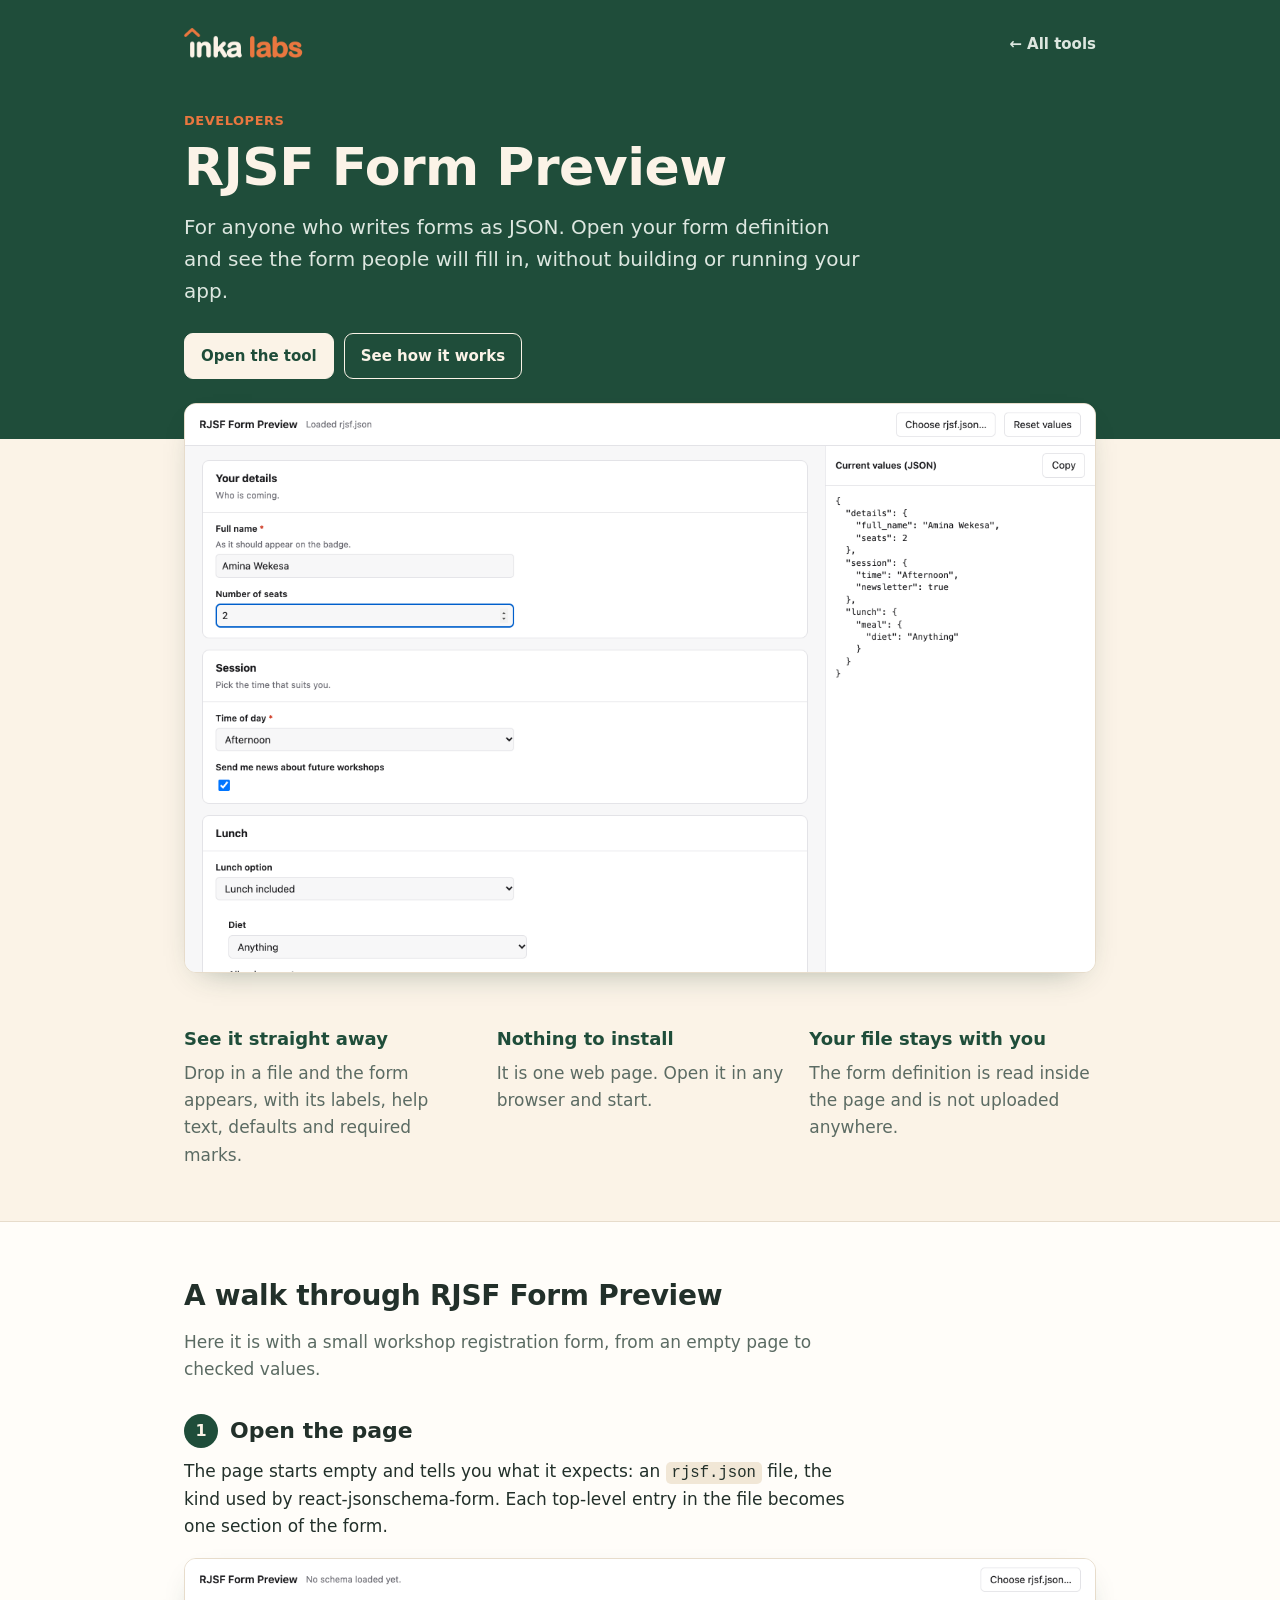
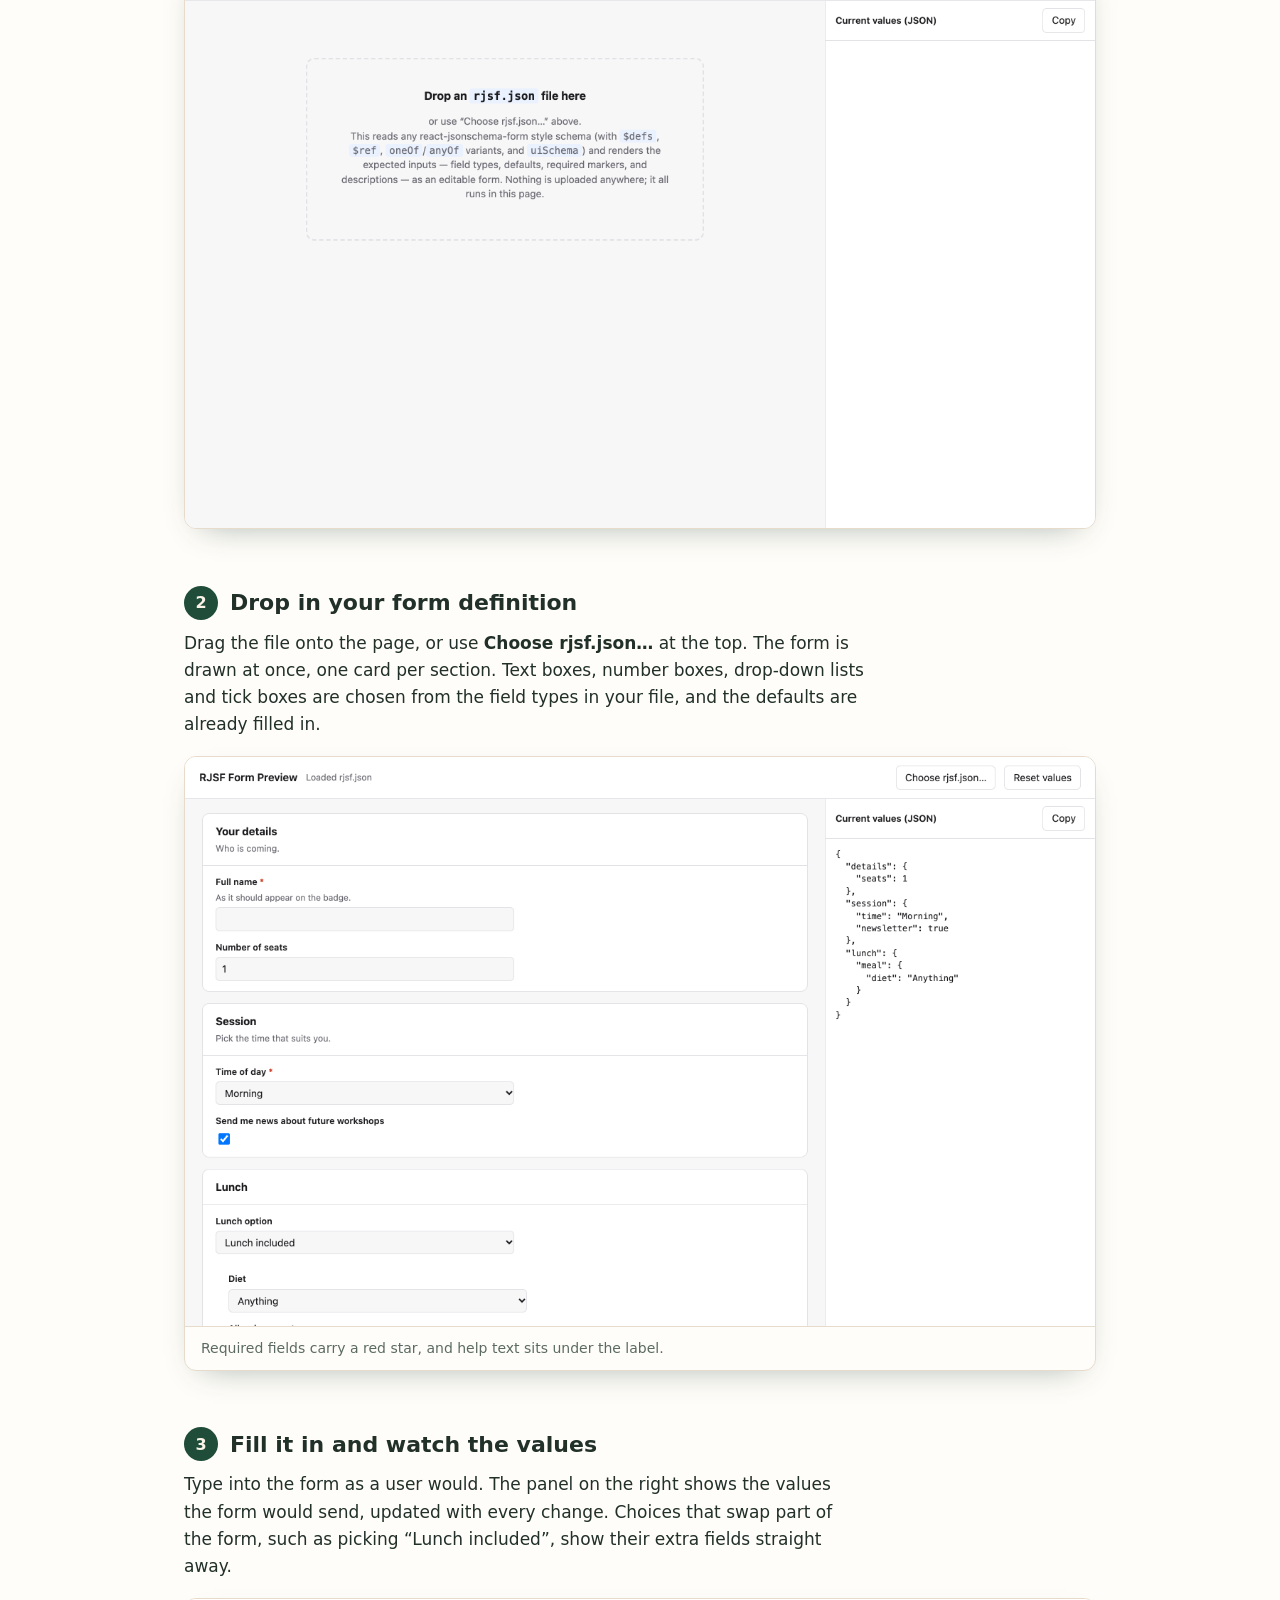
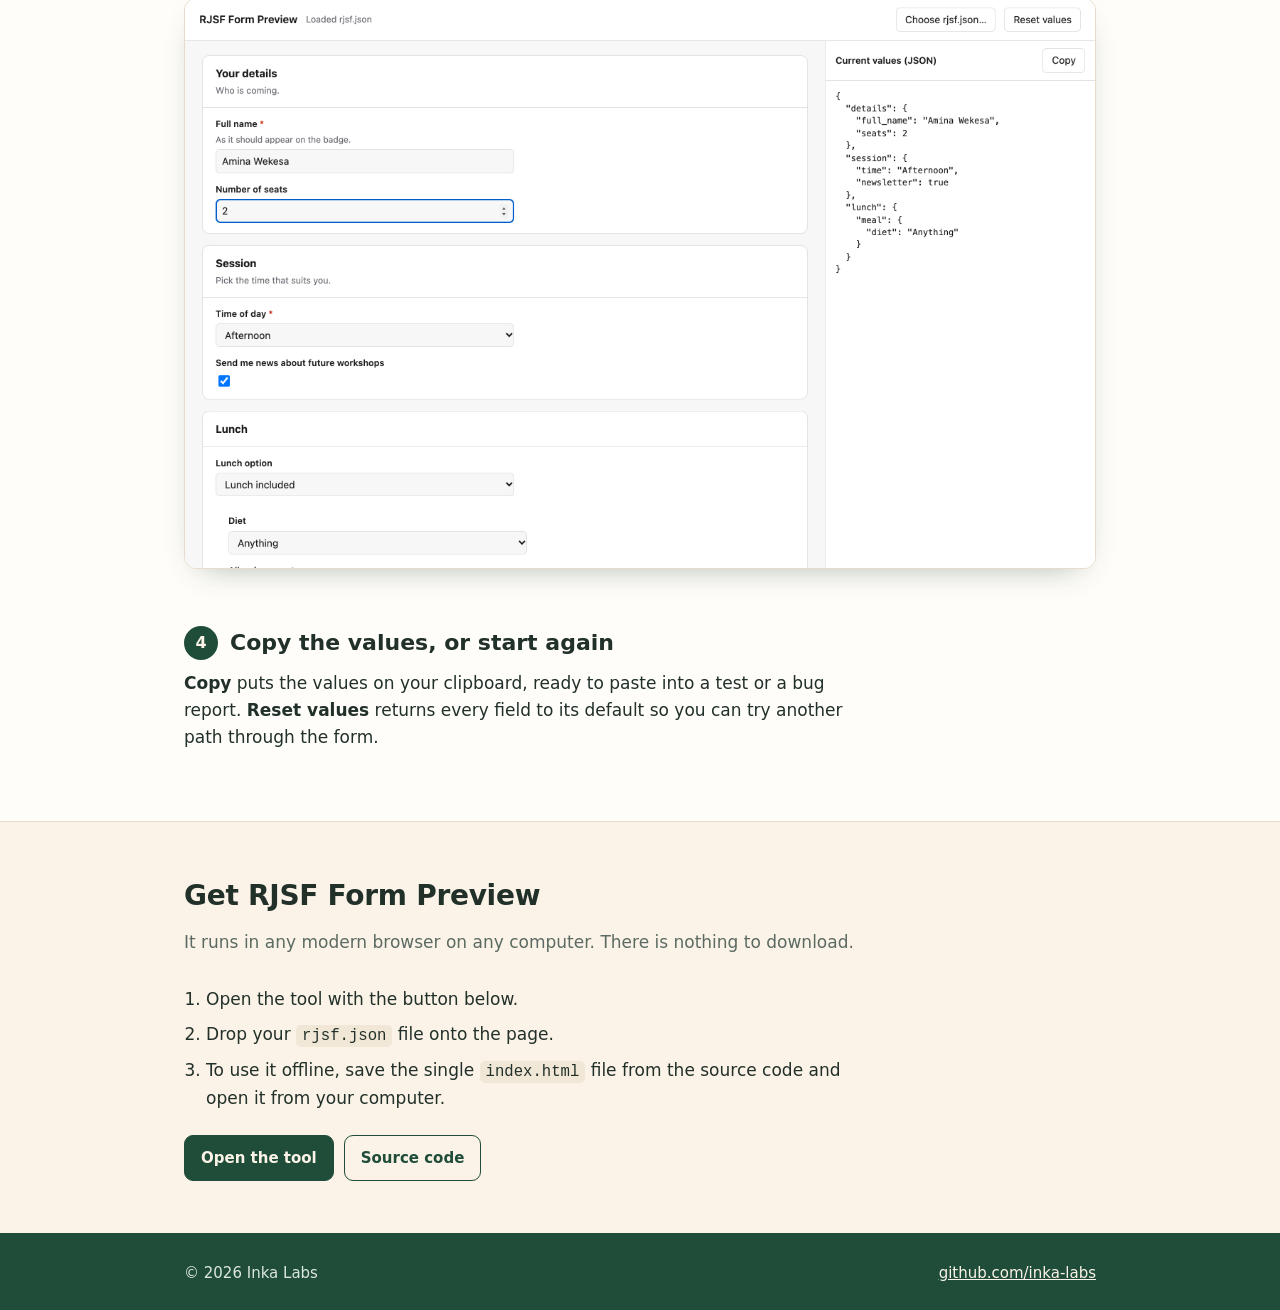
==== form-preview/index.html @ 05a38b8c "Move the form preview tour so it does not clash with the tool itself Co-Authored-By: Claude Fable 5." ====
<!doctype html>
<html lang="en">
<head>
<meta charset="utf-8">
<meta name="viewport" content="width=device-width, initial-scale=1">
<title>RJSF Form Preview: see your form before you ship it | Inka Labs</title>
<meta name="description" content="Open an rjsf.json form definition and see the form it produces, live in your browser. Nothing is uploaded.">
<link rel="icon" href="../favicon.png">
<link rel="stylesheet" href="../app.css">
</head>
<body>
<header>
  <div class="wrap">
    <div class="nav">
      <a href="../"><img src="../wordmark.png" alt="Inka Labs home" width="760" height="240"></a>
      <a class="back" href="../">← All tools</a>
    </div>
    <div class="tag">Developers</div>
    <h1>RJSF Form Preview</h1>
    <p class="pitch">For anyone who writes forms as JSON. Open your form definition and see the form people will fill in, without building or running your app.</p>
    <div class="links">
      <a class="btn primary" href="https://inka-labs.github.io/rjsf-form-preview/">Open the tool</a>
      <a class="btn" href="#walkthrough">See how it works</a>
    </div>
  </div>
</header>

<main>
<section class="hero-shot">
  <div class="wrap">
    <figure class="shot"><img src="img/01-overview.png" alt="A workshop registration form on the left with name, seats, session and lunch fields filled in, and the matching values as JSON on the right" width="1280" height="800"></figure>
  </div>
</section>

<section>
  <div class="wrap">
    <div class="points">
      <div><h3>See it straight away</h3><p>Drop in a file and the form appears, with its labels, help text, defaults and required marks.</p></div>
      <div><h3>Nothing to install</h3><p>It is one web page. Open it in any browser and start.</p></div>
      <div><h3>Your file stays with you</h3><p>The form definition is read inside the page and is not uploaded anywhere.</p></div>
    </div>
  </div>
</section>

<section class="band" id="walkthrough">
  <div class="wrap">
    <h2>A walk through RJSF Form Preview</h2>
    <p class="lede">Here it is with a small workshop registration form, from an empty page to checked values.</p>
    <ol class="steps">
      <li>
        <h3>Open the page</h3>
        <p>The page starts empty and tells you what it expects: an <code>rjsf.json</code> file, the kind used by react-jsonschema-form. Each top-level entry in the file becomes one section of the form.</p>
        <figure class="shot"><img src="img/02-start.png" alt="The empty starting page with a box that says Drop an rjsf.json file here" width="1280" height="800" loading="lazy"></figure>
      </li>
      <li>
        <h3>Drop in your form definition</h3>
        <p>Drag the file onto the page, or use <strong>Choose rjsf.json…</strong> at the top. The form is drawn at once, one card per section. Text boxes, number boxes, drop-down lists and tick boxes are chosen from the field types in your file, and the defaults are already filled in.</p>
        <figure class="shot"><img src="img/03-form.png" alt="The workshop registration form just after loading, with sections for Your details, Session and Lunch, showing default values" width="1280" height="800" loading="lazy"><figcaption>Required fields carry a red star, and help text sits under the label.</figcaption></figure>
      </li>
      <li>
        <h3>Fill it in and watch the values</h3>
        <p>Type into the form as a user would. The panel on the right shows the values the form would send, updated with every change. Choices that swap part of the form, such as picking “Lunch included”, show their extra fields straight away.</p>
        <figure class="shot"><img src="img/01-overview.png" alt="The form with a name, two seats and the afternoon session entered, and the same values shown as JSON in the right-hand panel" width="1280" height="800" loading="lazy"></figure>
      </li>
      <li>
        <h3>Copy the values, or start again</h3>
        <p><strong>Copy</strong> puts the values on your clipboard, ready to paste into a test or a bug report. <strong>Reset values</strong> returns every field to its default so you can try another path through the form.</p>
      </li>
    </ol>
  </div>
</section>

<section class="get" id="get">
  <div class="wrap">
    <h2>Get RJSF Form Preview</h2>
    <p class="lede">It runs in any modern browser on any computer. There is nothing to download.</p>
    <ol>
      <li>Open the tool with the button below.</li>
      <li>Drop your <code>rjsf.json</code> file onto the page.</li>
      <li>To use it offline, save the single <code>index.html</code> file from the source code and open it from your computer.</li>
    </ol>
    <div class="links">
      <a class="btn primary" href="https://inka-labs.github.io/rjsf-form-preview/">Open the tool</a>
      <a class="btn" href="https://github.com/inka-labs/rjsf-form-preview">Source code</a>
    </div>
  </div>
</section>
</main>

<footer>
  <div class="wrap">
    <span>© 2026 Inka Labs</span>
    <a href="https://github.com/inka-labs">github.com/inka-labs</a>
  </div>
</footer>
</body>
</html>
---- app.css ----
:root { --green:#1F4D3A; --green-deep:#173A2C; --cream:#FBF3E7; --paper:#FFFDF9; --ink:#22302A; --muted:#5B6B63; --accent:#C2552D; --accent-soft:#E9773F; --line:#E7DCCB; }
* { box-sizing:border-box; }
html { scroll-behavior:smooth; }
body { margin:0; background:var(--cream); color:var(--ink); font:17px/1.6 "Avenir Next", "Segoe UI", system-ui, -apple-system, Roboto, sans-serif; }
a { color:var(--accent); }
img { max-width:100%; height:auto; }
.wrap { max-width:960px; margin:0 auto; padding-inline:24px; }
header { background:var(--green); color:var(--cream); }
header .wrap { padding-block:22px 60px; }
.nav { display:flex; align-items:center; justify-content:space-between; gap:16px; margin-bottom:44px; }
.nav img { display:block; width:150px; margin-left:-9px; }
.nav a.back { color:#DDE7E0; text-decoration:none; font-size:15px; font-weight:600; }
.nav a.back:hover { color:var(--cream); text-decoration:underline; }
.tag { font-size:13px; font-weight:600; letter-spacing:.04em; text-transform:uppercase; color:var(--accent-soft); margin-bottom:8px; }
header h1 { font-size:clamp(34px, 6vw, 52px); line-height:1.1; margin:0 0 14px; font-weight:600; letter-spacing:-0.01em; }
header p.pitch { margin:0 0 26px; max-width:34em; color:#DDE7E0; font-size:20px; }
.links { display:flex; flex-wrap:wrap; gap:10px; }
.btn { display:inline-block; text-decoration:none; font-weight:600; font-size:15px; padding:10px 16px; border-radius:9px; border:1.5px solid var(--green); color:var(--green); }
.btn.primary { background:var(--green); color:var(--cream); }
.btn:hover { background:var(--green-deep); border-color:var(--green-deep); color:var(--cream); }
.btn:focus-visible { outline:3px solid var(--accent-soft); outline-offset:2px; }
header .btn { border-color:var(--cream); color:var(--cream); }
header .btn.primary { background:var(--cream); color:var(--green); }
header .btn:hover { background:var(--accent-soft); border-color:var(--accent-soft); color:var(--green-deep); }
section { padding-block:52px; }
h2 { font-size:28px; margin:0 0 10px; letter-spacing:-0.01em; }
.lede { color:var(--muted); margin:0 0 30px; max-width:40em; }
.hero-shot { margin-top:-36px; padding-block:0; }
.shot { margin:0; border:1px solid var(--line); border-radius:12px; overflow:hidden; background:var(--paper); box-shadow:0 12px 32px -18px rgba(23,58,44,.45); }
.shot img { display:block; width:100%; }
.shot figcaption { padding:10px 16px; font-size:14px; color:var(--muted); border-top:1px solid var(--line); }
.points { display:grid; grid-template-columns:repeat(auto-fit, minmax(220px, 1fr)); gap:26px; }
.points h3 { margin:0 0 6px; font-size:18px; color:var(--green); }
.points p { margin:0; color:var(--muted); }
.steps { list-style:none; margin:0; padding:0; counter-reset:step; display:grid; gap:56px; }
.steps > li { counter-increment:step; }
.steps h3 { font-size:22px; margin:0 0 8px; display:flex; align-items:baseline; gap:12px; }
.steps h3::before { content:counter(step); flex:none; display:inline-grid; place-items:center; width:34px; height:34px; border-radius:50%; background:var(--green); color:var(--cream); font-size:16px; transform:translateY(-2px); }
.steps p { margin:0 0 18px; max-width:40em; color:var(--ink); }
.band { background:var(--paper); border-block:1px solid var(--line); }
.get ol { margin:0; padding-left:1.3em; max-width:40em; }
.get li { margin-bottom:8px; }
.get .links { margin-top:22px; }
code { background:#F1E7D6; padding:2px 6px; border-radius:5px; font-size:.92em; }
footer { background:var(--green); color:#DDE7E0; font-size:15px; }
footer .wrap { padding-block:28px; display:flex; flex-wrap:wrap; gap:8px 24px; justify-content:space-between; }
footer a { color:var(--cream); }
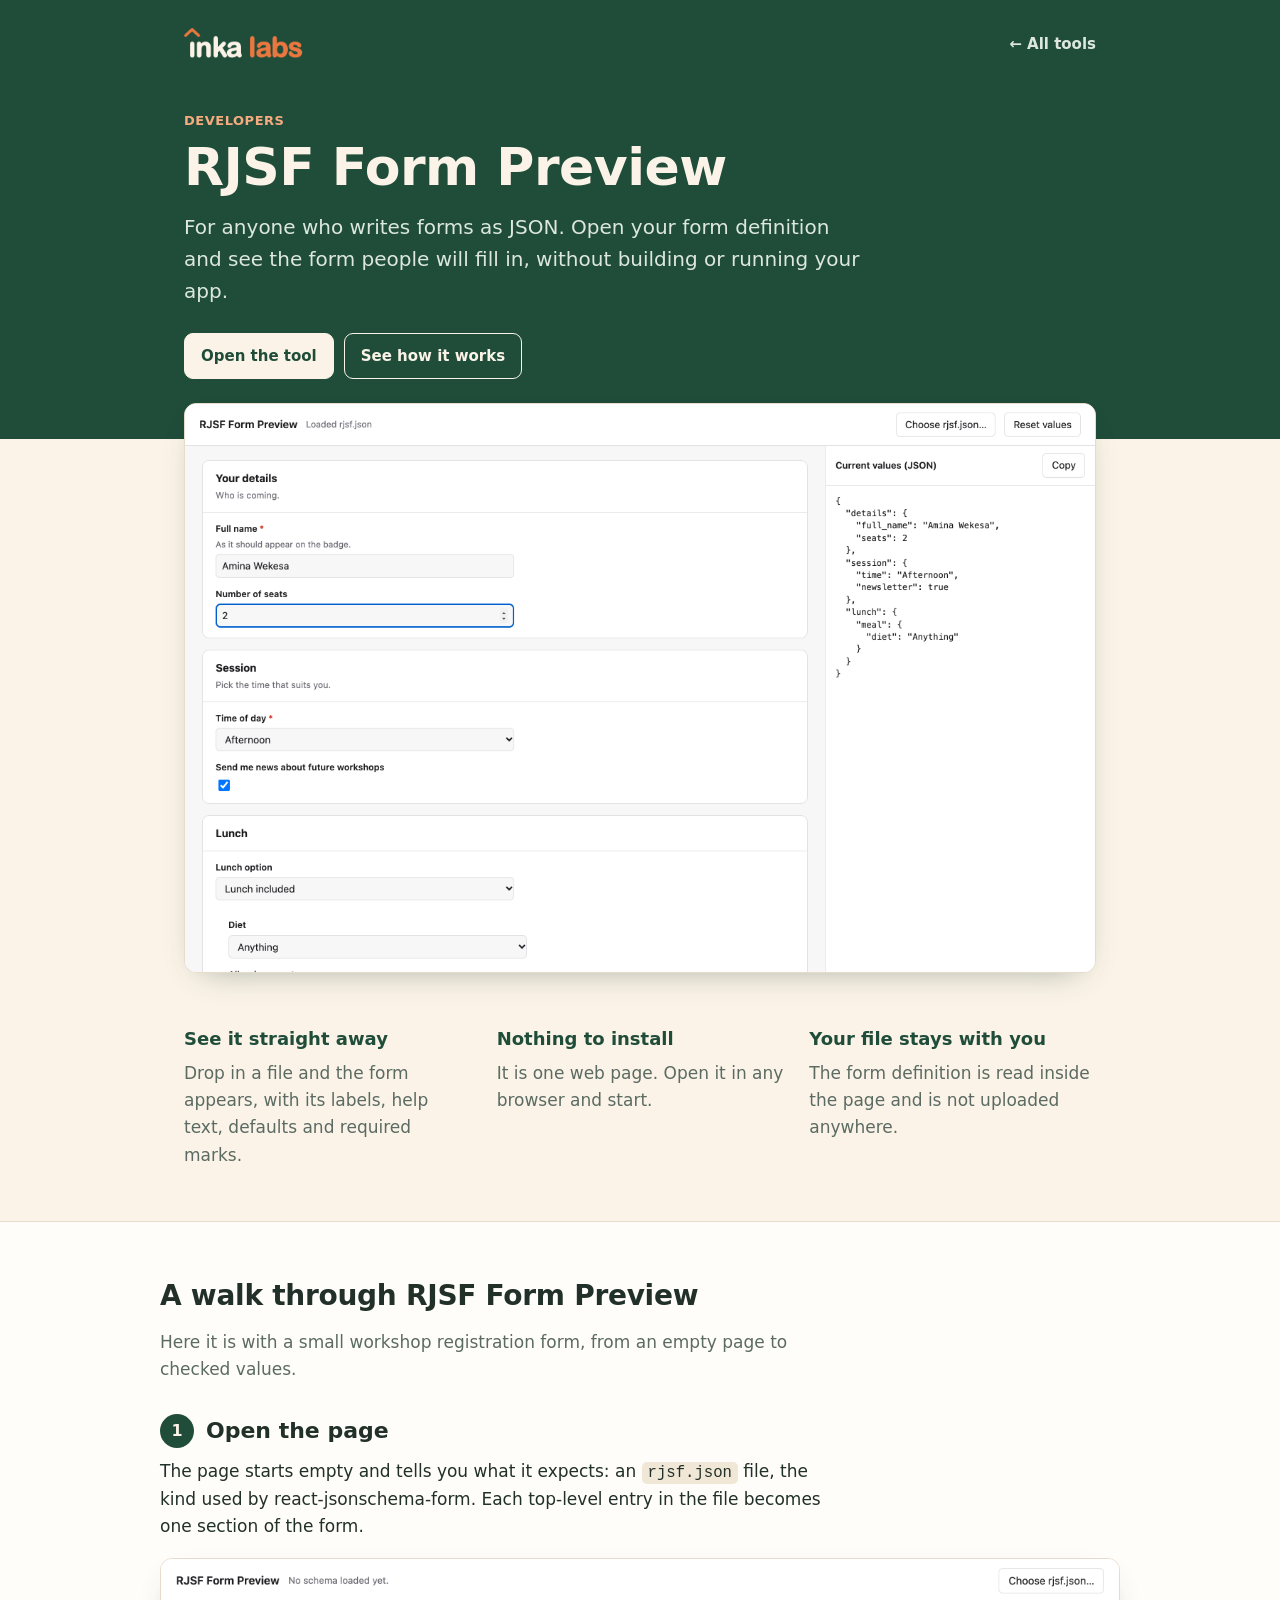
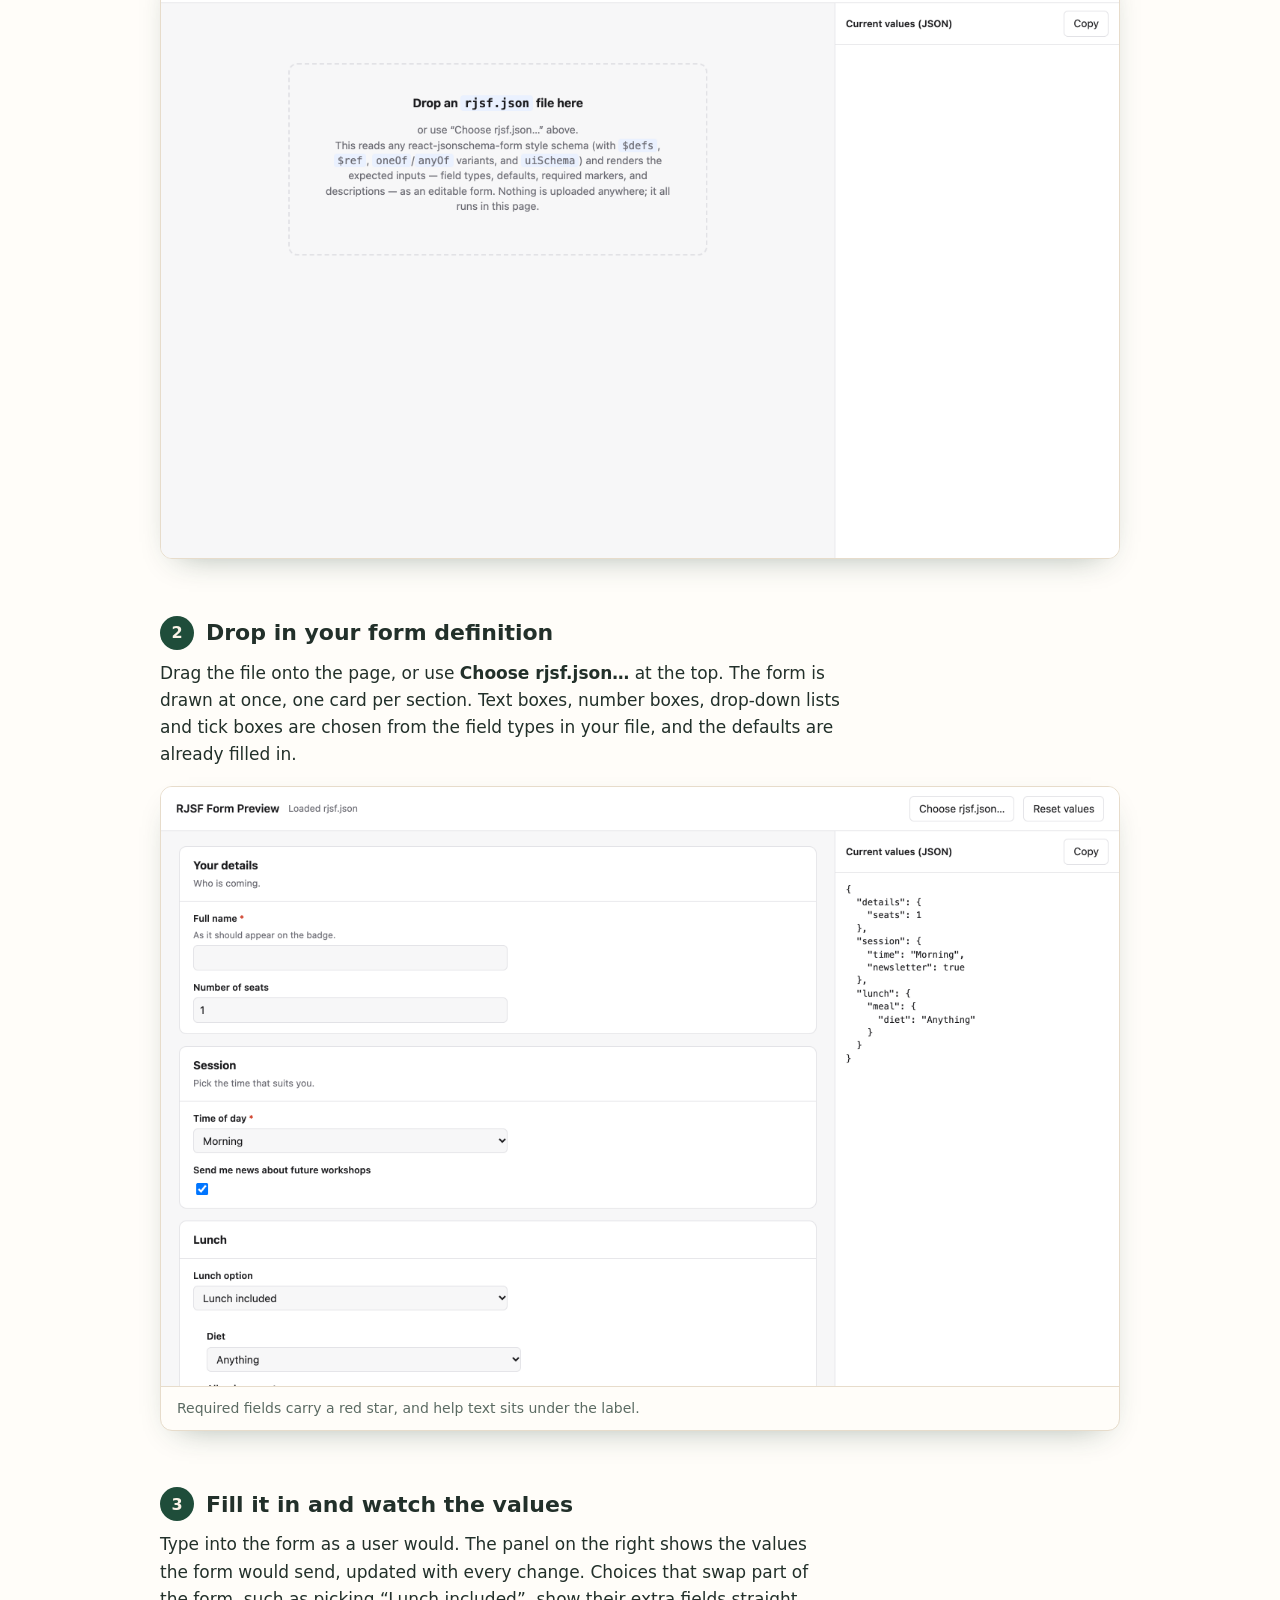
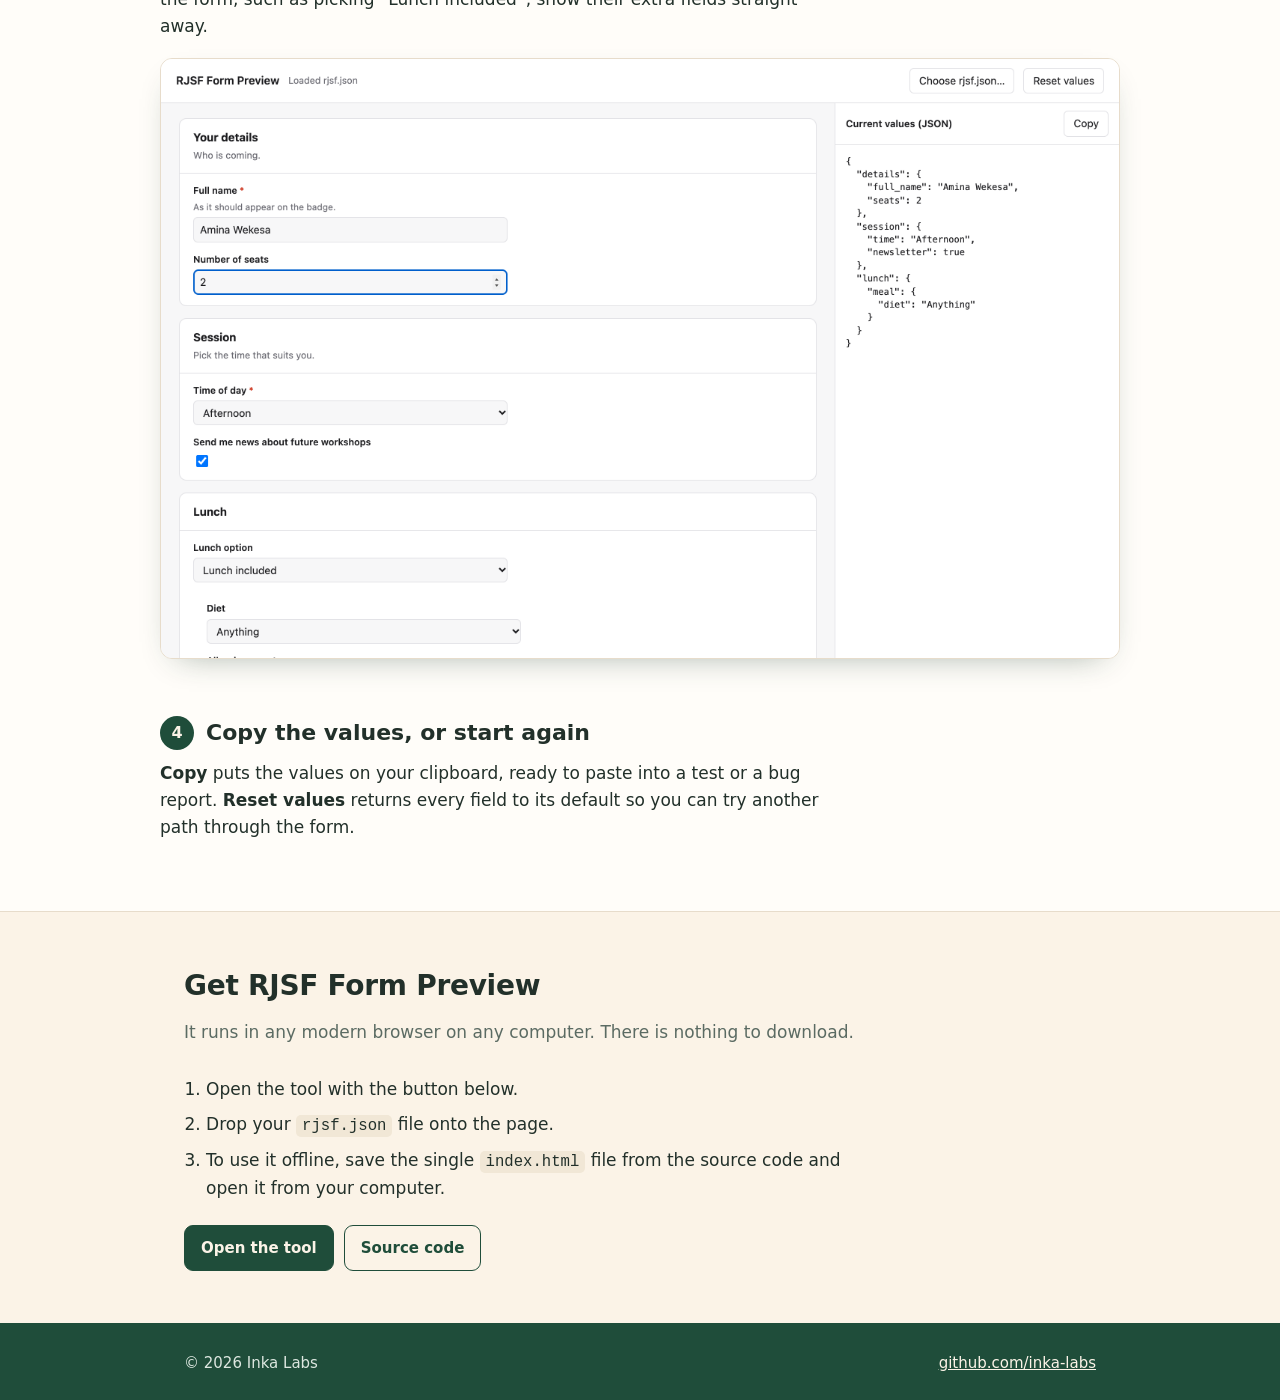
==== commit 61dad593: "Improve contrast and heading order Co-Authored-By: Claude Fable 5.2 <noreply@anthropic.com>" ====
--- a/form-preview/index.html
+++ b/form-preview/index.html
@@ -34,6 +34,7 @@
 
 <section>
   <div class="wrap">
+    <h2 class="sr">At a glance</h2>
     <div class="points">
       <div><h3>See it straight away</h3><p>Drop in a file and the form appears, with its labels, help text, defaults and required marks.</p></div>
       <div><h3>Nothing to install</h3><p>It is one web page. Open it in any browser and start.</p></div>
--- a/app.css
+++ b/app.css
@@ -1,4 +1,4 @@
-:root { --green:#1F4D3A; --green-deep:#173A2C; --cream:#FBF3E7; --paper:#FFFDF9; --ink:#22302A; --muted:#5B6B63; --accent:#C2552D; --accent-soft:#E9773F; --line:#E7DCCB; }
+:root { --green:#1F4D3A; --green-deep:#173A2C; --cream:#FBF3E7; --paper:#FFFDF9; --ink:#22302A; --muted:#5B6B63; --accent:#A8441F; --accent-soft:#E9773F; --accent-pale:#F7AC80; --line:#E7DCCB; }
 * { box-sizing:border-box; }
 html { scroll-behavior:smooth; }
 body { margin:0; background:var(--cream); color:var(--ink); font:17px/1.6 "Avenir Next", "Segoe UI", system-ui, -apple-system, Roboto, sans-serif; }
@@ -11,7 +11,7 @@
 .nav img { display:block; width:150px; margin-left:-9px; }
 .nav a.back { color:#DDE7E0; text-decoration:none; font-size:15px; font-weight:600; }
 .nav a.back:hover { color:var(--cream); text-decoration:underline; }
-.tag { font-size:13px; font-weight:600; letter-spacing:.04em; text-transform:uppercase; color:var(--accent-soft); margin-bottom:8px; }
+.tag { font-size:13px; font-weight:600; letter-spacing:.04em; text-transform:uppercase; color:var(--accent-pale); margin-bottom:8px; }
 header h1 { font-size:clamp(34px, 6vw, 52px); line-height:1.1; margin:0 0 14px; font-weight:600; letter-spacing:-0.01em; }
 header p.pitch { margin:0 0 26px; max-width:34em; color:#DDE7E0; font-size:20px; }
 .links { display:flex; flex-wrap:wrap; gap:10px; }
@@ -21,7 +21,7 @@
 .btn:focus-visible { outline:3px solid var(--accent-soft); outline-offset:2px; }
 header .btn { border-color:var(--cream); color:var(--cream); }
 header .btn.primary { background:var(--cream); color:var(--green); }
-header .btn:hover { background:var(--accent-soft); border-color:var(--accent-soft); color:var(--green-deep); }
+header .btn:hover { background:var(--accent-pale); border-color:var(--accent-pale); color:var(--green-deep); }
 section { padding-block:52px; }
 h2 { font-size:28px; margin:0 0 10px; letter-spacing:-0.01em; }
 .lede { color:var(--muted); margin:0 0 30px; max-width:40em; }
@@ -37,7 +37,8 @@
 .steps h3 { font-size:22px; margin:0 0 8px; display:flex; align-items:baseline; gap:12px; }
 .steps h3::before { content:counter(step); flex:none; display:inline-grid; place-items:center; width:34px; height:34px; border-radius:50%; background:var(--green); color:var(--cream); font-size:16px; transform:translateY(-2px); }
 .steps p { margin:0 0 18px; max-width:40em; color:var(--ink); }
-.band { background:var(--paper); border-block:1px solid var(--line); }
+.band { background:var(--paper); border-block:1px solid var(--line); padding-inline:24px; }
+.band > .wrap { padding-inline:0; }
 .get ol { margin:0; padding-left:1.3em; max-width:40em; }
 .get li { margin-bottom:8px; }
 .get .links { margin-top:22px; }
@@ -45,3 +46,4 @@
 footer { background:var(--green); color:#DDE7E0; font-size:15px; }
 footer .wrap { padding-block:28px; display:flex; flex-wrap:wrap; gap:8px 24px; justify-content:space-between; }
 footer a { color:var(--cream); }
+.sr { position:absolute; width:1px; height:1px; margin:-1px; overflow:hidden; clip-path:inset(50%); white-space:nowrap; }
